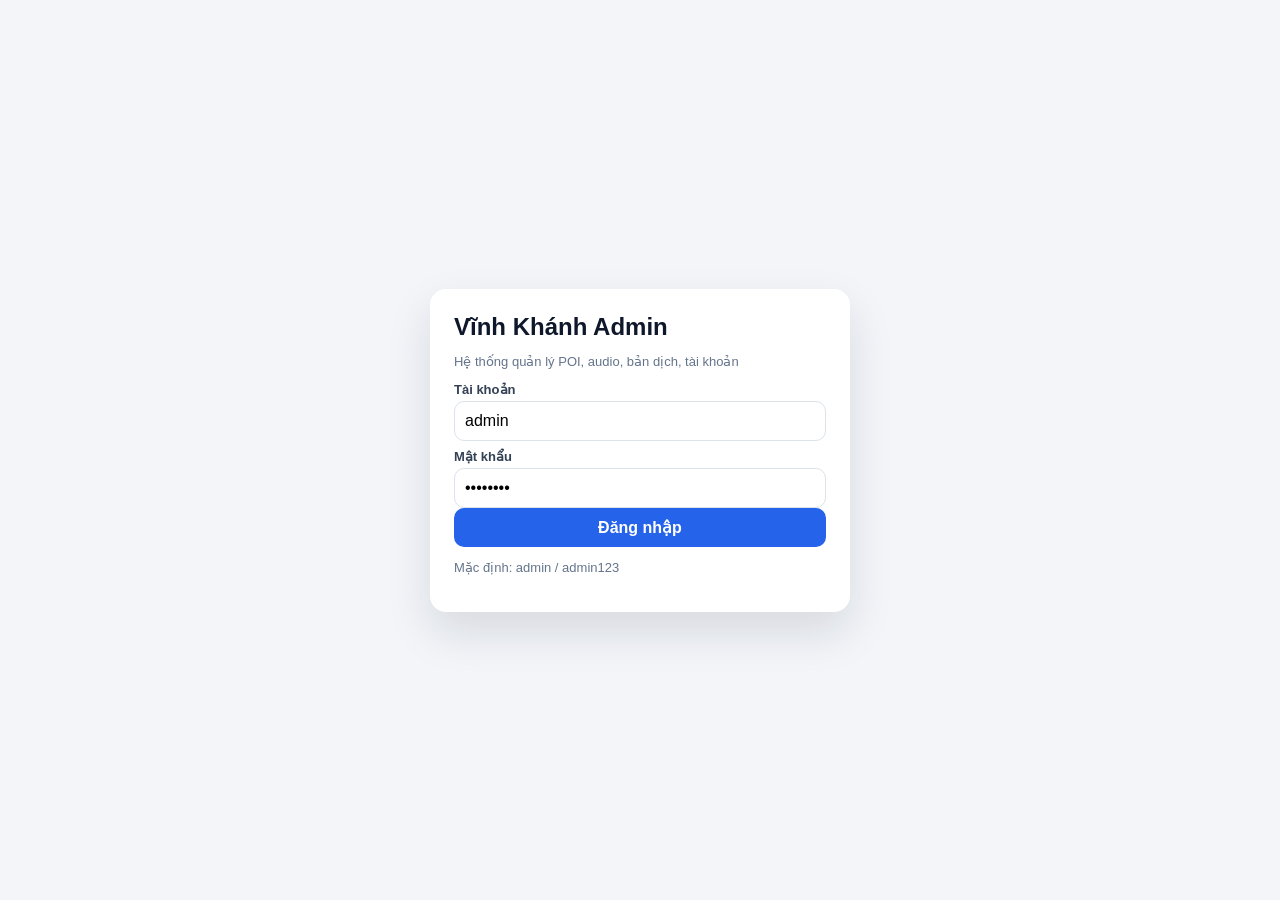
==== TravelGuide.AdminWeb/wwwroot/index.html @ 0827b3a2 "UPDATE" ====
<!doctype html>
<html lang="vi">
<head>
  <meta charset="utf-8">
  <meta name="viewport" content="width=device-width, initial-scale=1">
  <title>TravelGuide Admin</title>
  <link rel="stylesheet" href="styles.css">
</head>
<body>
  <section id="loginSection" class="login-shell">
    <div class="login-card">
      <h1>Vĩnh Khánh Admin</h1>
      <p class="hint">Hệ thống quản lý POI, audio, bản dịch, tài khoản</p>
      <form id="loginForm">
        <label>Tài khoản</label>
        <input id="username" required value="admin">
        <label>Mật khẩu</label>
        <input id="password" type="password" required value="admin123">
        <button type="submit">Đăng nhập</button>
      </form>
      <p class="hint">Mặc định: admin / admin123</p>
    </div>
  </section>

  <section id="appSection" class="hidden app-shell">
    <aside class="sidebar">
      <div class="brand">
        <div class="brand-badge">VK</div>
        <div>
          <h2>Vĩnh Khánh</h2>
          <p>Admin Portal</p>
        </div>
      </div>
      <nav class="nav">
        <button class="tab active" data-tab="poiTab">Quản lý POI</button>
        <button class="tab" data-tab="translationTab">Bản dịch</button>
        <button class="tab admin-only" data-tab="accountTab">Tài khoản</button>
      </nav>
      <div class="sidebar-footer">
        <div id="authInfo"></div>
        <button id="logoutBtn">Đăng xuất</button>
      </div>
    </aside>

    <main class="main-content">
      <header class="page-header">
        <h1>Dashboard</h1>
        <p>Tổng quan hệ thống phố ẩm thực Vĩnh Khánh</p>
      </header>

      <section class="stats">
        <article class="stat-card"><h3>Tổng POI</h3><p id="statPoi">0</p></article>
        <article class="stat-card"><h3>Bản dịch</h3><p id="statTranslation">0</p></article>
        <article class="stat-card"><h3>File Audio</h3><p id="statAudio">0</p></article>
      </section>

      <section id="poiTab" class="card tab-content">
        <h2>Quản lý POI và Audio</h2>
        <div class="actions-row">
          <button id="newPoiBtn" class="secondary">Tạo POI mới</button>
          <button id="exportBtn" class="secondary">Xuất extra_places.json</button>
        </div>
        <form id="poiForm" class="grid-form">
          <input type="hidden" id="poiId">
          <div><label>Tên (VI)</label><input id="nameVi" required></div>
          <div><label>ImagePath</label><input id="imagePath" placeholder="ocoanh.jpg"></div>
          <div class="full"><label>Mô tả (VI)</label><textarea id="descVi" required></textarea></div>
          <div><label>Latitude</label><input id="lat" type="number" step="any" required></div>
          <div><label>Longitude</label><input id="lon" type="number" step="any" required></div>
          <div><label>Radius (m)</label><input id="radius" type="number" step="any" value="50" required></div>
          <div class="full"><label>Audio URL</label><input id="audioUrl" placeholder="https://.../audio.mp3"></div>
          <div class="full"><button type="submit">Lưu POI</button></div>
        </form>
        <table id="poiTable">
          <thead><tr><th>ID</th><th>Tên VI</th><th>Audio</th><th>Vị trí</th><th>Hành động</th></tr></thead>
          <tbody></tbody>
        </table>
      </section>

      <section id="translationTab" class="card tab-content hidden">
        <h2>Quản lý bản dịch</h2>
        <label>Chọn POI</label>
        <select id="translationPoiSelect"></select>
        <form id="translationForm" class="grid-form">
          <div><label>Tên EN</label><input id="nameEn"></div>
          <div><label>Tên JA</label><input id="nameJa"></div>
          <div><label>Tên KO</label><input id="nameKo"></div>
          <div><label>Tên ZH</label><input id="nameZh"></div>
          <div><label>Mô tả EN</label><textarea id="descEn"></textarea></div>
          <div><label>Mô tả JA</label><textarea id="descJa"></textarea></div>
          <div><label>Mô tả KO</label><textarea id="descKo"></textarea></div>
          <div><label>Mô tả ZH</label><textarea id="descZh"></textarea></div>
          <div class="full"><button type="submit">Lưu bản dịch</button></div>
        </form>
      </section>

      <section id="accountTab" class="card tab-content hidden admin-only">
        <h2>Quản lý tài khoản</h2>
        <form id="accountForm" class="grid-form">
          <div><label>Username</label><input id="accUsername" required></div>
          <div><label>Display Name</label><input id="accDisplayName" required></div>
          <div><label>Role</label><select id="accRole"><option value="owner">owner</option><option value="admin">admin</option></select></div>
          <div><label>Password</label><input id="accPassword" type="password" required></div>
          <div class="full"><button type="submit">Tạo tài khoản</button></div>
        </form>
        <table id="accountTable">
          <thead><tr><th>ID</th><th>Username</th><th>Tên</th><th>Role</th><th></th></tr></thead>
          <tbody></tbody>
        </table>
      </section>
    </main>
  </section>
  <script src="app.js"></script>
</body>
</html>
---- TravelGuide.AdminWeb/wwwroot/styles.css ----
* { box-sizing: border-box; }
body { margin: 0; font-family: Inter, Segoe UI, Arial, sans-serif; background: #f3f5f9; color: #0f172a; }
.hidden { display: none !important; }
.hint { color: #64748b; font-size: 13px; }

.login-shell { min-height: 100vh; display: grid; place-items: center; padding: 20px; }
.login-card {
  width: min(420px, 100%);
  background: #fff;
  border-radius: 16px;
  padding: 24px;
  box-shadow: 0 20px 45px rgba(15, 23, 42, 0.12);
}
.login-card h1 { margin: 0 0 6px; }

.app-shell { min-height: 100vh; display: grid; grid-template-columns: 260px 1fr; }
.sidebar {
  background: #0f172a;
  color: #cbd5e1;
  padding: 18px 14px;
  display: flex;
  flex-direction: column;
  gap: 18px;
}
.brand { display: flex; align-items: center; gap: 12px; padding: 6px 8px; }
.brand-badge {
  width: 38px; height: 38px; border-radius: 12px;
  display: grid; place-items: center; font-weight: 700;
  background: #1d4ed8; color: #fff;
}
.brand h2 { margin: 0; color: #fff; font-size: 18px; }
.brand p { margin: 2px 0 0; font-size: 12px; color: #94a3b8; }
.nav { display: grid; gap: 8px; }
.tab {
  border: 0; border-radius: 10px; text-align: left;
  background: transparent; color: #cbd5e1; padding: 10px 12px;
  cursor: pointer;
}
.tab.active { background: #2563eb; color: #fff; font-weight: 600; }
.sidebar-footer { margin-top: auto; border-top: 1px solid #1e293b; padding-top: 12px; display: grid; gap: 10px; font-size: 13px; }

.main-content { padding: 22px; }
.page-header h1 { margin: 0 0 2px; font-size: 30px; }
.page-header p { margin: 0 0 16px; color: #64748b; }

.stats { display: grid; grid-template-columns: repeat(3, minmax(180px, 1fr)); gap: 14px; margin-bottom: 16px; }
.stat-card { background: #fff; border-radius: 14px; padding: 14px 16px; box-shadow: 0 8px 24px rgba(15, 23, 42, 0.06); }
.stat-card h3 { margin: 0; color: #64748b; font-size: 14px; font-weight: 600; }
.stat-card p { margin: 8px 0 0; font-size: 30px; font-weight: 700; color: #0f172a; }

.card { background: #fff; border-radius: 14px; padding: 16px; margin-bottom: 16px; box-shadow: 0 8px 24px rgba(15, 23, 42, 0.06); }
.card h2 { margin-top: 0; }
.actions-row { display: flex; gap: 8px; margin-bottom: 8px; }

label { display: block; margin: 8px 0 4px; font-weight: 600; color: #334155; font-size: 13px; }
input, textarea, select, button {
  width: 100%;
  border-radius: 10px;
  border: 1px solid #dbe2ea;
  padding: 10px;
  font: inherit;
}
textarea { min-height: 88px; resize: vertical; }
button { border: 0; background: #2563eb; color: #fff; cursor: pointer; font-weight: 600; }
button.secondary { background: #334155; }
button:disabled { opacity: 0.6; cursor: not-allowed; }

.grid-form { display: grid; grid-template-columns: repeat(2, minmax(160px, 1fr)); gap: 10px 12px; margin-bottom: 10px; }
.grid-form .full { grid-column: 1 / -1; }

table { width: 100%; border-collapse: collapse; margin-top: 8px; }
th, td { border-bottom: 1px solid #e2e8f0; padding: 10px 8px; text-align: left; font-size: 13px; vertical-align: top; }
th { color: #64748b; font-weight: 600; }

@media (max-width: 980px) {
  .app-shell { grid-template-columns: 1fr; }
  .sidebar { border-radius: 0 0 14px 14px; }
  .stats { grid-template-columns: 1fr; }
  .grid-form { grid-template-columns: 1fr; }
}
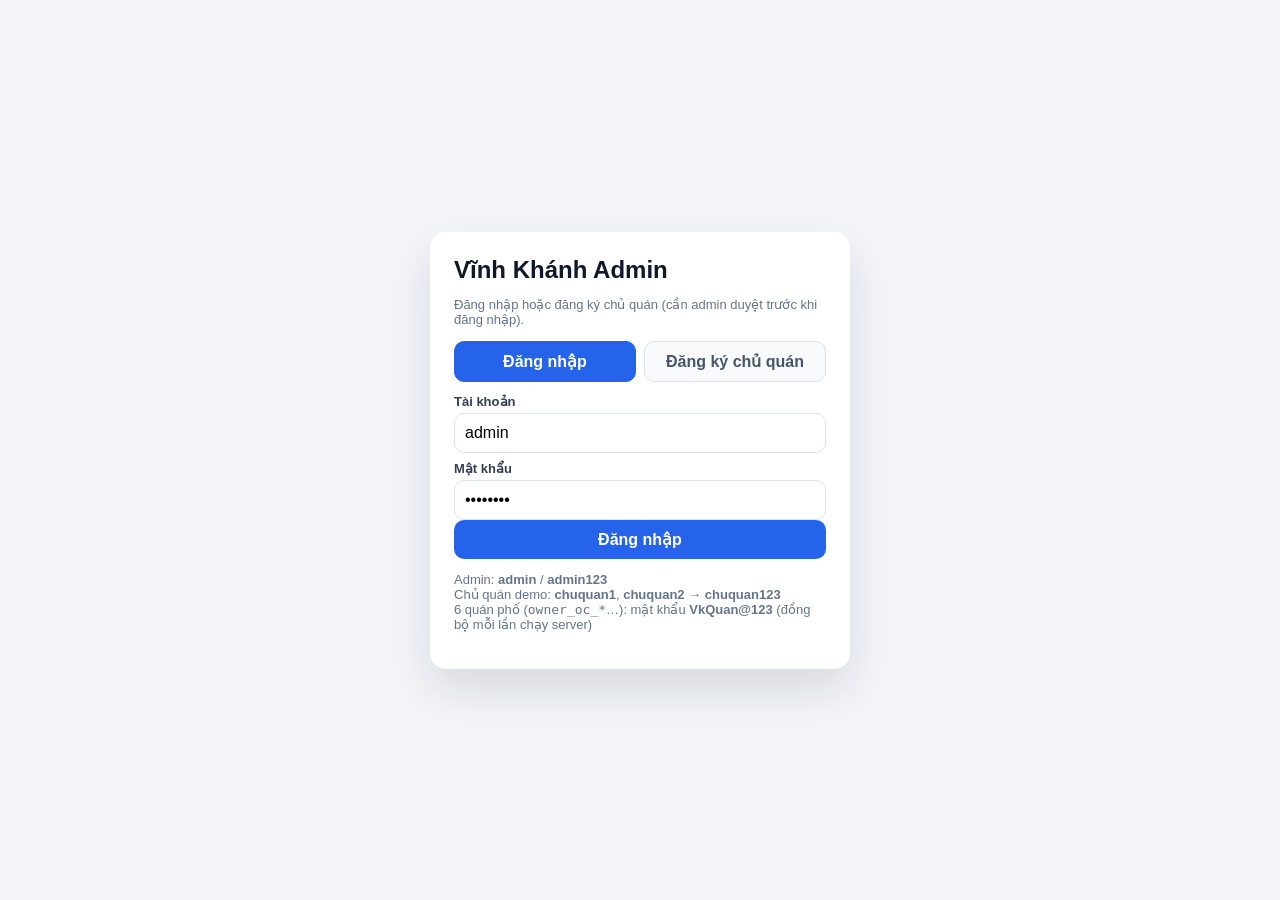
==== commit 2d589fad: "Update" ====
--- a/TravelGuide.AdminWeb/wwwroot/index.html
+++ b/TravelGuide.AdminWeb/wwwroot/index.html
@@ -1,38 +1,63 @@
 <!doctype html>
 <html lang="vi">
 <head>
+  <!-- CMS TravelGuide: POI + ưu tiên geofence + map link + audio URL; dịch; tài khoản; export -->
   <meta charset="utf-8">
   <meta name="viewport" content="width=device-width, initial-scale=1">
   <title>TravelGuide Admin</title>
   <link rel="stylesheet" href="styles.css">
 </head>
 <body>
+  <!-- Màn hình đăng nhập (ẩn sau khi có token) -->
   <section id="loginSection" class="login-shell">
     <div class="login-card">
       <h1>Vĩnh Khánh Admin</h1>
-      <p class="hint">Hệ thống quản lý POI, audio, bản dịch, tài khoản</p>
-      <form id="loginForm">
-        <label>Tài khoản</label>
-        <input id="username" required value="admin">
-        <label>Mật khẩu</label>
-        <input id="password" type="password" required value="admin123">
-        <button type="submit">Đăng nhập</button>
-      </form>
-      <p class="hint">Mặc định: admin / admin123</p>
+      <p class="hint">Đăng nhập hoặc đăng ký chủ quán (cần admin duyệt trước khi đăng nhập).</p>
+      <div class="auth-mode-tabs" role="tablist">
+        <button type="button" class="auth-tab active" id="authTabLogin" data-auth-panel="loginPanel" role="tab" aria-selected="true">Đăng nhập</button>
+        <button type="button" class="auth-tab" id="authTabRegister" data-auth-panel="registerPanel" role="tab" aria-selected="false">Đăng ký chủ quán</button>
+      </div>
+      <div id="loginPanel" class="auth-panel" role="tabpanel">
+        <form id="loginForm">
+          <label>Tài khoản</label>
+          <input id="username" required autocomplete="username" value="admin">
+          <label>Mật khẩu</label>
+          <input id="password" type="password" required autocomplete="current-password" value="admin123">
+          <button type="submit">Đăng nhập</button>
+        </form>
+      </div>
+      <div id="registerPanel" class="auth-panel hidden" role="tabpanel">
+        <form id="registerForm">
+          <label>Tên đăng nhập</label>
+          <input id="regUsername" required minlength="3" autocomplete="username" placeholder="ít nhất 3 ký tự">
+          <label>Mật khẩu</label>
+          <input id="regPassword" type="password" required minlength="6" autocomplete="new-password" placeholder="ít nhất 6 ký tự">
+          <label>Nhập lại mật khẩu</label>
+          <input id="regPassword2" type="password" required autocomplete="new-password">
+          <label>Tên quán / hiển thị</label>
+          <input id="regDisplayName" required minlength="2" placeholder="Tên quán trên hệ thống">
+          <button type="submit">Tạo tài khoản chủ quán</button>
+        </form>
+      </div>
+      <p class="hint login-hint">Admin: <strong>admin</strong> / <strong>admin123</strong><br>
+        Chủ quán demo: <strong>chuquan1</strong>, <strong>chuquan2</strong> → <strong>chuquan123</strong><br>
+        6 quán phố (<code>owner_oc_*</code>…): mật khẩu <strong>VkQuan@123</strong> (đồng bộ mỗi lần chạy server)</p>
     </div>
   </section>
 
+  <!-- Shell chính: sidebar + main -->
   <section id="appSection" class="hidden app-shell">
     <aside class="sidebar">
       <div class="brand">
         <div class="brand-badge">VK</div>
         <div>
           <h2>Vĩnh Khánh</h2>
-          <p>Admin Portal</p>
+          <p id="brandSubtitle">Admin Portal</p>
         </div>
       </div>
       <nav class="nav">
         <button class="tab active" data-tab="poiTab">Quản lý POI</button>
+        <button class="tab owner-only hidden" data-tab="audioTab">Nguồn thuyết minh</button>
         <button class="tab" data-tab="translationTab">Bản dịch</button>
         <button class="tab admin-only" data-tab="accountTab">Tài khoản</button>
       </nav>
@@ -44,8 +69,8 @@
 
     <main class="main-content">
       <header class="page-header">
-        <h1>Dashboard</h1>
-        <p>Tổng quan hệ thống phố ẩm thực Vĩnh Khánh</p>
+        <h1 id="pageTitle">Dashboard</h1>
+        <p id="pageSubtitle">Tổng quan hệ thống phố ẩm thực Vĩnh Khánh</p>
       </header>
 
       <section class="stats">
@@ -55,10 +80,11 @@
       </section>
 
       <section id="poiTab" class="card tab-content">
-        <h2>Quản lý POI và Audio</h2>
+        <h2 id="poiTabHeading">Quản lý POI</h2>
+        <p class="hint owner-only hidden" id="poiOwnerHint">Chỉ hiển thị POI thuộc quán của bạn (mọi trạng thái: chờ duyệt, đã đăng, từ chối).</p>
         <div class="actions-row">
-          <button id="newPoiBtn" class="secondary">Tạo POI mới</button>
-          <button id="exportBtn" class="secondary">Xuất extra_places.json</button>
+          <button id="newPoiBtn" class="secondary owner-only hidden">Tạo POI mới</button>
+          <button id="exportBtn" class="secondary admin-only">Xuất extra_places.json</button>
         </div>
         <form id="poiForm" class="grid-form">
           <input type="hidden" id="poiId">
@@ -68,13 +94,27 @@
           <div><label>Latitude</label><input id="lat" type="number" step="any" required></div>
           <div><label>Longitude</label><input id="lon" type="number" step="any" required></div>
           <div><label>Radius (m)</label><input id="radius" type="number" step="any" value="50" required></div>
-          <div class="full"><label>Audio URL</label><input id="audioUrl" placeholder="https://.../audio.mp3"></div>
+          <!-- Ưu tiên geofence: số lớn hơn được chọn trước khi vùng chồng nhau -->
+          <div><label>Priority</label><input id="priority" type="number" step="1" value="0" title="Cao hơn = ưu tiên khi nhiều POI trong bán kính"></div>
+          <div class="full"><label>Map link</label><input id="mapLink" placeholder="https://maps.google.com/... hoặc Mapbox"></div>
+          <div class="full"><label>Audio URL</label><input id="audioUrl" placeholder="https://.../audio.mp3 (app phát file trước, lỗi thì TTS)"></div>
           <div class="full"><button type="submit">Lưu POI</button></div>
         </form>
         <table id="poiTable">
-          <thead><tr><th>ID</th><th>Tên VI</th><th>Audio</th><th>Vị trí</th><th>Hành động</th></tr></thead>
+          <thead><tr><th>ID</th><th>Tên VI</th><th>Ưu tiên</th><th>Trạng thái</th><th>Audio</th><th>Vị trí</th><th>Hành động</th></tr></thead>
           <tbody></tbody>
         </table>
+      </section>
+
+      <section id="audioTab" class="card tab-content hidden">
+        <h2>Nguồn thuyết minh &amp; liên kết bản đồ</h2>
+        <p class="hint">Gán URL file audio (MP3…) và link mở bản đồ cho từng POI của quán. Lưu từng dòng hoặc chỉnh đầy đủ tại tab Quản lý POI.</p>
+        <div id="audioTableWrap">
+          <table id="audioTable">
+            <thead><tr><th>ID</th><th>Tên (VI)</th><th>Audio URL</th><th>Map link</th><th></th></tr></thead>
+            <tbody></tbody>
+          </table>
+        </div>
       </section>
 
       <section id="translationTab" class="card tab-content hidden">
@@ -94,8 +134,9 @@
         </form>
       </section>
 
-      <section id="accountTab" class="card tab-content hidden admin-only">
+      <section id="accountTab" class="card tab-content hidden">
         <h2>Quản lý tài khoản</h2>
+        <p class="hint">Chủ quán tự đăng ký xuất hiện với trạng thái <strong>Chờ duyệt</strong> — dùng <strong>Duyệt</strong> để cho phép đăng nhập hoặc <strong>Từ chối</strong> để xóa đăng ký.</p>
         <form id="accountForm" class="grid-form">
           <div><label>Username</label><input id="accUsername" required></div>
           <div><label>Display Name</label><input id="accDisplayName" required></div>
@@ -104,7 +145,7 @@
           <div class="full"><button type="submit">Tạo tài khoản</button></div>
         </form>
         <table id="accountTable">
-          <thead><tr><th>ID</th><th>Username</th><th>Tên</th><th>Role</th><th></th></tr></thead>
+          <thead><tr><th>ID</th><th>Username</th><th>Tên</th><th>Role</th><th>Trạng thái</th><th></th></tr></thead>
           <tbody></tbody>
         </table>
       </section>
--- a/TravelGuide.AdminWeb/wwwroot/styles.css
+++ b/TravelGuide.AdminWeb/wwwroot/styles.css
@@ -1,3 +1,4 @@
+/* Giao diện CMS Admin: login card, sidebar tối, bảng POI, form lưới, nút tab */
 * { box-sizing: border-box; }
 body { margin: 0; font-family: Inter, Segoe UI, Arial, sans-serif; background: #f3f5f9; color: #0f172a; }
 .hidden { display: none !important; }
@@ -12,6 +13,40 @@
   box-shadow: 0 20px 45px rgba(15, 23, 42, 0.12);
 }
 .login-card h1 { margin: 0 0 6px; }
+
+.auth-mode-tabs {
+  display: flex;
+  gap: 8px;
+  margin: 14px 0 12px;
+}
+.auth-tab {
+  flex: 1;
+  border-radius: 10px;
+  border: 1px solid #dbe2ea;
+  background: #f8fafc;
+  color: #475569;
+  padding: 10px 12px;
+  font: inherit;
+  font-weight: 600;
+  cursor: pointer;
+  width: auto;
+}
+.auth-tab.active {
+  background: #2563eb;
+  color: #fff;
+  border-color: #2563eb;
+}
+.auth-panel { margin-top: 4px; }
+
+#audioTable input[type="text"] {
+  min-width: 12rem;
+  font-size: 13px;
+}
+#audioTable .audio-save-btn {
+  width: auto;
+  min-width: 4rem;
+  padding: 8px 12px;
+}
 
 .app-shell { min-height: 100vh; display: grid; grid-template-columns: 260px 1fr; }
 .sidebar {
@@ -63,6 +98,7 @@
 textarea { min-height: 88px; resize: vertical; }
 button { border: 0; background: #2563eb; color: #fff; cursor: pointer; font-weight: 600; }
 button.secondary { background: #334155; }
+button.danger { background: #b91c1c; }
 button:disabled { opacity: 0.6; cursor: not-allowed; }
 
 .grid-form { display: grid; grid-template-columns: repeat(2, minmax(160px, 1fr)); gap: 10px 12px; margin-bottom: 10px; }
@@ -72,6 +108,35 @@
 th, td { border-bottom: 1px solid #e2e8f0; padding: 10px 8px; text-align: left; font-size: 13px; vertical-align: top; }
 th { color: #64748b; font-weight: 600; }
 
+/* Tránh rule `button { width:100% }` làm nút trong bảng full-width / chồng lớp khó bấm */
+.poi-actions .action-btns {
+  display: flex;
+  flex-wrap: wrap;
+  gap: 6px;
+  align-items: center;
+}
+.poi-actions .action-btns button {
+  width: auto;
+  min-width: 4.5rem;
+  padding: 8px 12px;
+}
+
+.account-actions .action-btns {
+  display: flex;
+  flex-wrap: wrap;
+  gap: 6px;
+  align-items: center;
+}
+.account-actions .action-btns button {
+  width: auto;
+  min-width: 4rem;
+  padding: 8px 10px;
+  font-size: 12px;
+}
+.account-locked { color: #b91c1c; font-weight: 600; font-size: 12px; }
+.account-active { color: #15803d; font-size: 12px; }
+.account-pending { color: #b45309; font-weight: 600; font-size: 12px; }
+
 @media (max-width: 980px) {
   .app-shell { grid-template-columns: 1fr; }
   .sidebar { border-radius: 0 0 14px 14px; }
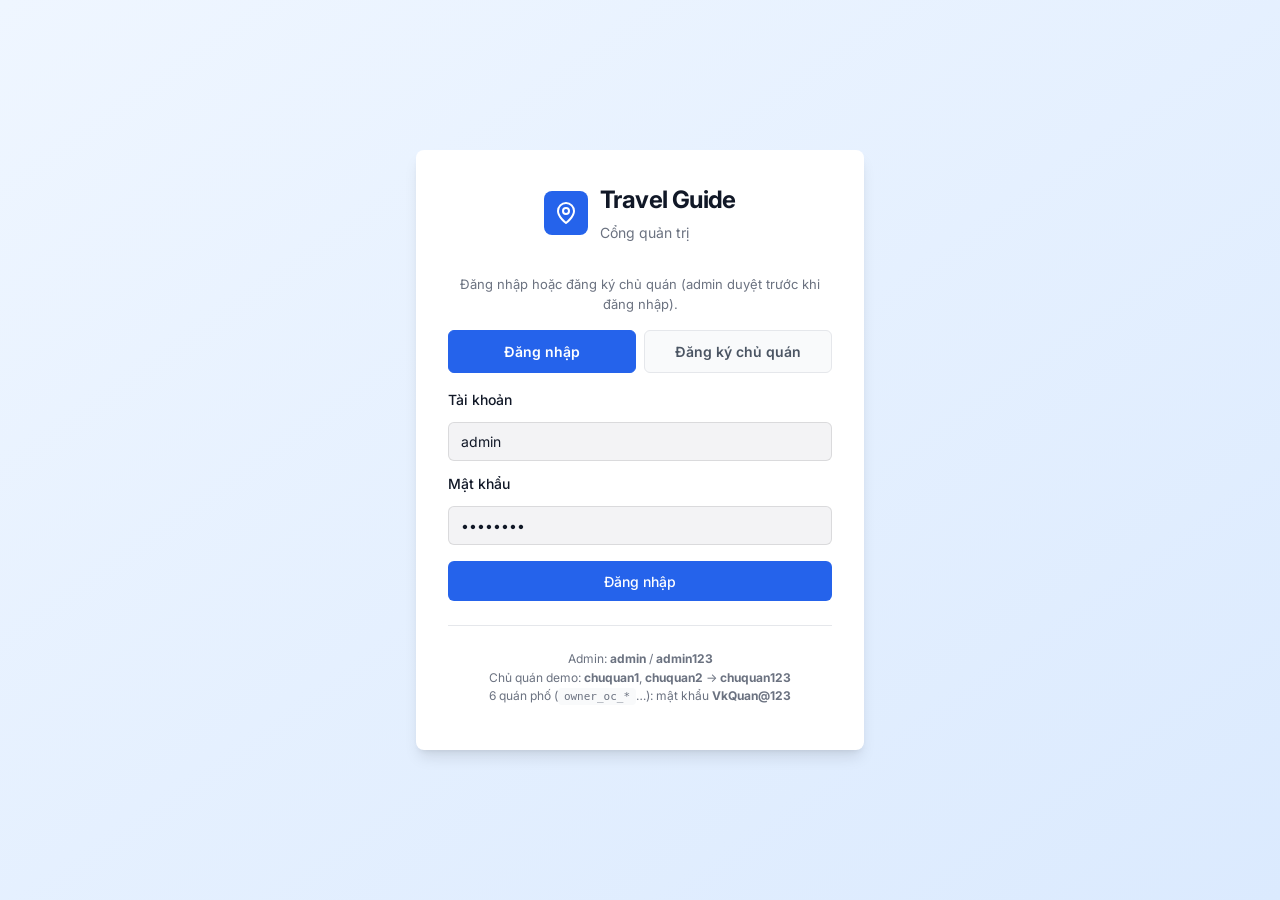
==== commit 9134ee0e: "update" ====
--- a/TravelGuide.AdminWeb/wwwroot/index.html
+++ b/TravelGuide.AdminWeb/wwwroot/index.html
@@ -1,113 +1,187 @@
 <!doctype html>
 <html lang="vi">
 <head>
-  <!-- CMS TravelGuide: POI + ưu tiên geofence + map link + audio URL; dịch; tài khoản; export -->
   <meta charset="utf-8">
   <meta name="viewport" content="width=device-width, initial-scale=1">
-  <title>TravelGuide Admin</title>
+  <title>Travel Guide — Cổng quản trị</title>
+  <link rel="preconnect" href="https://fonts.googleapis.com">
+  <link rel="preconnect" href="https://fonts.gstatic.com" crossorigin>
+  <link href="https://fonts.googleapis.com/css2?family=Inter:wght@400;500;600;700&display=swap" rel="stylesheet">
   <link rel="stylesheet" href="styles.css">
 </head>
 <body>
-  <!-- Màn hình đăng nhập (ẩn sau khi có token) -->
+  <!-- Đăng nhập — bố cục theo Admin portal design / Login.tsx -->
   <section id="loginSection" class="login-shell">
     <div class="login-card">
-      <h1>Vĩnh Khánh Admin</h1>
-      <p class="hint">Đăng nhập hoặc đăng ký chủ quán (cần admin duyệt trước khi đăng nhập).</p>
+      <div class="login-brand">
+        <div class="login-brand-icon" aria-hidden="true">
+          <svg viewBox="0 0 24 24" fill="none" stroke="currentColor" stroke-width="2" stroke-linecap="round" stroke-linejoin="round"><path d="M20 10c0 6-8 12-8 12s-8-6-8-12a8 8 0 0 1 16 0Z"/><circle cx="12" cy="10" r="3"/></svg>
+        </div>
+        <div class="login-brand-text">
+          <h1>Travel Guide</h1>
+          <p>Cổng quản trị</p>
+        </div>
+      </div>
+      <p class="hint" style="text-align:center;margin-bottom:16px;">Đăng nhập hoặc đăng ký chủ quán (admin duyệt trước khi đăng nhập).</p>
       <div class="auth-mode-tabs" role="tablist">
         <button type="button" class="auth-tab active" id="authTabLogin" data-auth-panel="loginPanel" role="tab" aria-selected="true">Đăng nhập</button>
         <button type="button" class="auth-tab" id="authTabRegister" data-auth-panel="registerPanel" role="tab" aria-selected="false">Đăng ký chủ quán</button>
       </div>
       <div id="loginPanel" class="auth-panel" role="tabpanel">
         <form id="loginForm">
-          <label>Tài khoản</label>
+          <label for="username">Tài khoản</label>
           <input id="username" required autocomplete="username" value="admin">
-          <label>Mật khẩu</label>
+          <label for="password">Mật khẩu</label>
           <input id="password" type="password" required autocomplete="current-password" value="admin123">
-          <button type="submit">Đăng nhập</button>
+          <button type="submit" class="btn-login" style="margin-top:16px;">Đăng nhập</button>
         </form>
       </div>
       <div id="registerPanel" class="auth-panel hidden" role="tabpanel">
         <form id="registerForm">
-          <label>Tên đăng nhập</label>
+          <label for="regUsername">Tên đăng nhập</label>
           <input id="regUsername" required minlength="3" autocomplete="username" placeholder="ít nhất 3 ký tự">
-          <label>Mật khẩu</label>
+          <label for="regPassword">Mật khẩu</label>
           <input id="regPassword" type="password" required minlength="6" autocomplete="new-password" placeholder="ít nhất 6 ký tự">
-          <label>Nhập lại mật khẩu</label>
+          <label for="regPassword2">Nhập lại mật khẩu</label>
           <input id="regPassword2" type="password" required autocomplete="new-password">
-          <label>Tên quán / hiển thị</label>
+          <label for="regDisplayName">Tên quán / hiển thị</label>
           <input id="regDisplayName" required minlength="2" placeholder="Tên quán trên hệ thống">
-          <button type="submit">Tạo tài khoản chủ quán</button>
+          <button type="submit" class="btn-login" style="margin-top:16px;">Tạo tài khoản chủ quán</button>
         </form>
       </div>
       <p class="hint login-hint">Admin: <strong>admin</strong> / <strong>admin123</strong><br>
         Chủ quán demo: <strong>chuquan1</strong>, <strong>chuquan2</strong> → <strong>chuquan123</strong><br>
-        6 quán phố (<code>owner_oc_*</code>…): mật khẩu <strong>VkQuan@123</strong> (đồng bộ mỗi lần chạy server)</p>
+        6 quán phố (<code>owner_oc_*</code>…): mật khẩu <strong>VkQuan@123</strong></p>
     </div>
   </section>
 
-  <!-- Shell chính: sidebar + main -->
+  <!-- Shell: sidebar AppSidebar + main -->
   <section id="appSection" class="hidden app-shell">
     <aside class="sidebar">
-      <div class="brand">
-        <div class="brand-badge">VK</div>
-        <div>
-          <h2>Vĩnh Khánh</h2>
-          <p id="brandSubtitle">Admin Portal</p>
-        </div>
+      <div class="sidebar-header">
+        <h2>Travel Guide</h2>
+        <p id="brandSubtitle">Cổng quản trị</p>
       </div>
       <nav class="nav">
-        <button class="tab active" data-tab="poiTab">Quản lý POI</button>
-        <button class="tab owner-only hidden" data-tab="audioTab">Nguồn thuyết minh</button>
-        <button class="tab" data-tab="translationTab">Bản dịch</button>
-        <button class="tab admin-only" data-tab="accountTab">Tài khoản</button>
+        <button type="button" class="tab active" data-tab="poiTab">
+          <span class="tab-icon" aria-hidden="true"><svg viewBox="0 0 24 24"><path d="M20 10c0 6-8 12-8 12s-8-6-8-12a8 8 0 0 1 16 0Z"/><circle cx="12" cy="10" r="3"/></svg></span>
+          <span class="tab-label">Quản lý địa điểm</span>
+        </button>
+        <button type="button" class="tab" data-tab="translationTab">
+          <span class="tab-icon" aria-hidden="true"><svg viewBox="0 0 24 24"><circle cx="12" cy="12" r="10"/><path d="M2 12h20"/><path d="M12 2a15.3 15.3 0 0 1 4 10 15.3 15.3 0 0 1-4 10 15.3 15.3 0 0 1-4-10 15.3 15.3 0 0 1 4-10z"/></svg></span>
+          <span class="tab-label">Đa ngôn ngữ</span>
+        </button>
+        <button type="button" class="tab owner-only hidden" data-tab="audioTab">
+          <span class="tab-icon" aria-hidden="true"><svg viewBox="0 0 24 24"><path d="M2 10v3"/><path d="M6 6v11"/><path d="M10 3v18"/><path d="M14 8v7"/><path d="M18 5v13"/><path d="M22 10v3"/></svg></span>
+          <span class="tab-label">Nguồn audio</span>
+        </button>
+        <button type="button" class="tab admin-only" data-tab="accountTab">
+          <span class="tab-icon" aria-hidden="true"><svg viewBox="0 0 24 24"><path d="M16 21v-2a4 4 0 0 0-4-4H6a4 4 0 0 0-4 4v2"/><circle cx="9" cy="7" r="4"/><path d="M22 21v-2a4 4 0 0 0-3-3.87"/><path d="M16 3.13a4 4 0 0 1 0 7.75"/></svg></span>
+          <span class="tab-label">Tài khoản web</span>
+        </button>
+        <button type="button" class="tab admin-only" data-tab="touristTab">
+          <span class="tab-icon" aria-hidden="true"><svg viewBox="0 0 24 24"><path d="M16 21v-2a4 4 0 0 0-4-4H6a4 4 0 0 0-4 4v2"/><circle cx="9" cy="7" r="4"/><path d="M22 11h-4"/><path d="M20 9v4"/></svg></span>
+          <span class="tab-label">Dữ liệu du khách</span>
+        </button>
       </nav>
       <div class="sidebar-footer">
-        <div id="authInfo"></div>
-        <button id="logoutBtn">Đăng xuất</button>
+        <p id="authDisplayName" class="sidebar-user-name"></p>
+        <p id="authRoleLabel" class="sidebar-user-role"></p>
+        <button type="button" id="logoutBtn">
+          <span class="logout-icon" aria-hidden="true"><svg viewBox="0 0 24 24"><path d="M9 21H5a2 2 0 0 1-2-2V5a2 2 0 0 1 2-2h4"/><polyline points="16 17 21 12 16 7"/><line x1="21" x2="9" y1="12" y2="12"/></svg></span>
+          Đăng xuất
+        </button>
       </div>
     </aside>
 
     <main class="main-content">
       <header class="page-header">
-        <h1 id="pageTitle">Dashboard</h1>
-        <p id="pageSubtitle">Tổng quan hệ thống phố ẩm thực Vĩnh Khánh</p>
+        <h1 id="pageTitle">Quản lý địa điểm</h1>
+        <p id="pageSubtitle">Quản lý tất cả các địa điểm tham quan</p>
       </header>
 
-      <section class="stats">
-        <article class="stat-card"><h3>Tổng POI</h3><p id="statPoi">0</p></article>
-        <article class="stat-card"><h3>Bản dịch</h3><p id="statTranslation">0</p></article>
-        <article class="stat-card"><h3>File Audio</h3><p id="statAudio">0</p></article>
-      </section>
-
-      <section id="poiTab" class="card tab-content">
-        <h2 id="poiTabHeading">Quản lý POI</h2>
-        <p class="hint owner-only hidden" id="poiOwnerHint">Chỉ hiển thị POI thuộc quán của bạn (mọi trạng thái: chờ duyệt, đã đăng, từ chối).</p>
-        <div class="actions-row">
-          <button id="newPoiBtn" class="secondary owner-only hidden">Tạo POI mới</button>
-          <button id="exportBtn" class="secondary admin-only">Xuất extra_places.json</button>
-        </div>
-        <form id="poiForm" class="grid-form">
-          <input type="hidden" id="poiId">
-          <div><label>Tên (VI)</label><input id="nameVi" required></div>
-          <div><label>ImagePath</label><input id="imagePath" placeholder="ocoanh.jpg"></div>
-          <div class="full"><label>Mô tả (VI)</label><textarea id="descVi" required></textarea></div>
-          <div><label>Latitude</label><input id="lat" type="number" step="any" required></div>
-          <div><label>Longitude</label><input id="lon" type="number" step="any" required></div>
-          <div><label>Radius (m)</label><input id="radius" type="number" step="any" value="50" required></div>
-          <!-- Ưu tiên geofence: số lớn hơn được chọn trước khi vùng chồng nhau -->
-          <div><label>Priority</label><input id="priority" type="number" step="1" value="0" title="Cao hơn = ưu tiên khi nhiều POI trong bán kính"></div>
-          <div class="full"><label>Map link</label><input id="mapLink" placeholder="https://maps.google.com/... hoặc Mapbox"></div>
-          <div class="full"><label>Audio URL</label><input id="audioUrl" placeholder="https://.../audio.mp3 (app phát file trước, lỗi thì TTS)"></div>
-          <div class="full"><button type="submit">Lưu POI</button></div>
-        </form>
+      <section id="statsStrip" class="stats" aria-label="Thống kê nhanh">
+        <article class="stat-card">
+          <div class="stat-card-inner">
+            <div>
+              <p class="stat-label">Tổng POI</p>
+              <p class="stat-value" id="statPoi">0</p>
+            </div>
+            <div class="stat-icon stat-icon-blue" aria-hidden="true">
+              <svg viewBox="0 0 24 24"><path d="M20 10c0 6-8 12-8 12s-8-6-8-12a8 8 0 0 1 16 0Z"/><circle cx="12" cy="10" r="3"/></svg>
+            </div>
+          </div>
+        </article>
+        <article class="stat-card">
+          <div class="stat-card-inner">
+            <div>
+              <p class="stat-label">Bản dịch</p>
+              <p class="stat-value" id="statTranslation">0</p>
+            </div>
+            <div class="stat-icon stat-icon-purple" aria-hidden="true">
+              <svg viewBox="0 0 24 24"><circle cx="12" cy="12" r="10"/><path d="M2 12h20"/><path d="M12 2a15.3 15.3 0 0 1 4 10 15.3 15.3 0 0 1-4 10 15.3 15.3 0 0 1-4-10 15.3 15.3 0 0 1 4-10z"/></svg>
+            </div>
+          </div>
+        </article>
+        <article class="stat-card">
+          <div class="stat-card-inner">
+            <div>
+              <p class="stat-label">File audio</p>
+              <p class="stat-value" id="statAudio">0</p>
+            </div>
+            <div class="stat-icon stat-icon-indigo" aria-hidden="true">
+              <svg viewBox="0 0 24 24"><path d="M2 10v3"/><path d="M6 6v11"/><path d="M10 3v18"/><path d="M14 8v7"/><path d="M18 5v13"/><path d="M22 10v3"/></svg>
+            </div>
+          </div>
+        </article>
+      </section>
+
+      <section id="poiTab" class="tab-content tab-pane">
+        <div class="page-toolbar">
+          <p class="hint owner-only hidden" id="poiOwnerHint">Chỉ hiển thị POI thuộc quán của bạn (mọi trạng thái: chờ duyệt, đã đăng, từ chối).</p>
+          <div class="toolbar-actions">
+            <a id="newPoiBtn" href="poi-create.html" class="btn-primary">＋ Tạo địa điểm</a>
+            <button type="button" id="exportBtn" class="btn-outline admin-only">Xuất extra_places.json</button>
+          </div>
+        </div>
+
+        <div class="card card-elevated">
+          <h2 class="card-title" id="poiTabHeading">Danh sách địa điểm</h2>
+          <p class="hint card-desc">Tạo POI mới trên <a href="poi-create.html">trang riêng</a>. Bấm <strong>Sửa</strong> trong bảng để mở form chỉnh sửa.</p>
+          <p class="hint" id="poiMonthlyFeeHint">Phí duy trì mỗi POI trên hệ thống: <strong>100.000đ/tháng</strong> (thu ngoài app / hợp đồng chủ quán).</p>
+        </div>
+
+        <div class="card card-elevated table-card">
+          <h2 class="card-title">Danh sách địa điểm</h2>
+        <div class="table-scroll">
         <table id="poiTable">
-          <thead><tr><th>ID</th><th>Tên VI</th><th>Ưu tiên</th><th>Trạng thái</th><th>Audio</th><th>Vị trí</th><th>Hành động</th></tr></thead>
-          <tbody></tbody>
-        </table>
-      </section>
-
-      <section id="audioTab" class="card tab-content hidden">
-        <h2>Nguồn thuyết minh &amp; liên kết bản đồ</h2>
+          <thead><tr><th>ID</th><th>Tên VI</th><th>Tag</th><th>Giá</th><th>Ưu tiên</th><th>Trạng thái</th><th>QR</th><th>Audio</th><th>Vị trí</th><th>Hành động</th></tr></thead>
+          <tbody></tbody>
+        </table>
+        </div>
+        </div>
+      </section>
+
+      <section id="translationTab" class="card card-elevated tab-content hidden">
+        <h2 class="card-title">Đa ngôn ngữ</h2>
+        <p class="hint card-desc">Bản dịch tên và mô tả cho từng POI.</p>
+        <label for="translationPoiSelect">Chọn POI</label>
+        <select id="translationPoiSelect"></select>
+        <form id="translationForm" class="grid-form">
+          <div><label for="nameEn">Tên EN</label><input id="nameEn"></div>
+          <div><label for="nameJa">Tên JA</label><input id="nameJa"></div>
+          <div><label for="nameKo">Tên KO</label><input id="nameKo"></div>
+          <div><label for="nameZh">Tên ZH</label><input id="nameZh"></div>
+          <div><label for="descEn">Mô tả EN</label><textarea id="descEn"></textarea></div>
+          <div><label for="descJa">Mô tả JA</label><textarea id="descJa"></textarea></div>
+          <div><label for="descKo">Mô tả KO</label><textarea id="descKo"></textarea></div>
+          <div><label for="descZh">Mô tả ZH</label><textarea id="descZh"></textarea></div>
+          <div class="full"><button type="submit" class="btn-primary">Lưu bản dịch</button></div>
+        </form>
+      </section>
+
+      <section id="audioTab" class="card card-elevated tab-content hidden">
+        <h2 class="card-title">Nguồn audio &amp; bản đồ</h2>
         <p class="hint">Gán URL file audio (MP3…) và link mở bản đồ cho từng POI của quán. Lưu từng dòng hoặc chỉnh đầy đủ tại tab Quản lý POI.</p>
         <div id="audioTableWrap">
           <table id="audioTable">
@@ -117,40 +191,79 @@
         </div>
       </section>
 
-      <section id="translationTab" class="card tab-content hidden">
-        <h2>Quản lý bản dịch</h2>
-        <label>Chọn POI</label>
-        <select id="translationPoiSelect"></select>
-        <form id="translationForm" class="grid-form">
-          <div><label>Tên EN</label><input id="nameEn"></div>
-          <div><label>Tên JA</label><input id="nameJa"></div>
-          <div><label>Tên KO</label><input id="nameKo"></div>
-          <div><label>Tên ZH</label><input id="nameZh"></div>
-          <div><label>Mô tả EN</label><textarea id="descEn"></textarea></div>
-          <div><label>Mô tả JA</label><textarea id="descJa"></textarea></div>
-          <div><label>Mô tả KO</label><textarea id="descKo"></textarea></div>
-          <div><label>Mô tả ZH</label><textarea id="descZh"></textarea></div>
-          <div class="full"><button type="submit">Lưu bản dịch</button></div>
-        </form>
-      </section>
-
-      <section id="accountTab" class="card tab-content hidden">
-        <h2>Quản lý tài khoản</h2>
+      <section id="accountTab" class="card card-elevated tab-content hidden">
+        <h2 class="card-title">Tài khoản web</h2>
         <p class="hint">Chủ quán tự đăng ký xuất hiện với trạng thái <strong>Chờ duyệt</strong> — dùng <strong>Duyệt</strong> để cho phép đăng nhập hoặc <strong>Từ chối</strong> để xóa đăng ký.</p>
         <form id="accountForm" class="grid-form">
-          <div><label>Username</label><input id="accUsername" required></div>
-          <div><label>Display Name</label><input id="accDisplayName" required></div>
-          <div><label>Role</label><select id="accRole"><option value="owner">owner</option><option value="admin">admin</option></select></div>
-          <div><label>Password</label><input id="accPassword" type="password" required></div>
-          <div class="full"><button type="submit">Tạo tài khoản</button></div>
+          <div><label for="accUsername">Username</label><input id="accUsername" required></div>
+          <div><label for="accDisplayName">Display Name</label><input id="accDisplayName" required></div>
+          <div><label for="accRole">Role</label><select id="accRole"><option value="owner">owner</option><option value="admin">admin</option></select></div>
+          <div><label for="accPassword">Password</label><input id="accPassword" type="password" required></div>
+          <div class="full"><button type="submit" class="btn-primary">Tạo tài khoản</button></div>
         </form>
         <table id="accountTable">
           <thead><tr><th>ID</th><th>Username</th><th>Tên</th><th>Role</th><th>Trạng thái</th><th></th></tr></thead>
           <tbody></tbody>
         </table>
       </section>
+
+      <section id="touristTab" class="card card-elevated tab-content hidden">
+        <h2 class="card-title">Dữ liệu du khách</h2>
+        <p class="hint">Tổng hợp dữ liệu từ TouristUser, RefreshToken, Favorite, VisitHistory, PaymentTransaction.</p>
+        <div class="actions-row">
+          <button type="button" id="refreshTouristBtn" class="secondary">Làm mới dữ liệu</button>
+        </div>
+
+        <h3>Tài khoản du khách</h3>
+        <table id="touristUserTable">
+          <thead><tr><th>ID</th><th>Username</th><th>DisplayName</th><th>Tier</th><th>Created</th></tr></thead>
+          <tbody></tbody>
+        </table>
+
+        <h3>Refresh token (top 100)</h3>
+        <table id="touristTokenTable">
+          <thead><tr><th>ID</th><th>User</th><th>Device</th><th>Expires</th><th>Revoked</th></tr></thead>
+          <tbody></tbody>
+        </table>
+
+        <h3>Favorite (top 200)</h3>
+        <table id="touristFavoriteTable">
+          <thead><tr><th>ID</th><th>User</th><th>POI</th><th>Created</th></tr></thead>
+          <tbody></tbody>
+        </table>
+
+        <h3>Visit history (top 300)</h3>
+        <table id="touristHistoryTable">
+          <thead><tr><th>ID</th><th>User</th><th>POI</th><th>Event</th><th>Seconds</th><th>%</th><th>Occurred</th></tr></thead>
+          <tbody></tbody>
+        </table>
+
+        <h3>Payment transaction (top 200)</h3>
+        <table id="touristPaymentTable">
+          <thead><tr><th>ID</th><th>User</th><th>Provider</th><th>Ref</th><th>Plan</th><th>Amount</th><th>Status</th><th>Created</th></tr></thead>
+          <tbody></tbody>
+        </table>
+
+        <h3>Doanh thu quét QR POI</h3>
+        <p class="hint" id="touristPoiScanRevenueSummary">Tổng: — · Số lượt quét: —</p>
+        <div class="table-scroll">
+          <table id="touristPoiScanRevenueTable">
+            <thead><tr><th>POI</th><th>Tên</th><th>Doanh thu (VND)</th><th>Số lượt</th></tr></thead>
+            <tbody></tbody>
+          </table>
+        </div>
+
+        <h3>Lịch sử quét QR POI (top 500)</h3>
+        <p class="hint">Ghi nhận khi du khách mở chi tiết địa điểm từ QR: loại sự kiện, thiết bị, doanh thu mô phỏng (nút xác nhận thanh toán).</p>
+        <div class="table-scroll">
+          <table id="touristPoiScanLogTable">
+            <thead><tr><th>ID</th><th>User</th><th>POI</th><th>Tên POI</th><th>Loại</th><th>VND</th><th>Device ID</th><th>Thiết bị</th><th>Platform</th><th>Thời gian</th></tr></thead>
+            <tbody></tbody>
+          </table>
+        </div>
+      </section>
     </main>
   </section>
-  <script src="app.js"></script>
+  <script src="app.js?v=7"></script>
 </body>
 </html>
